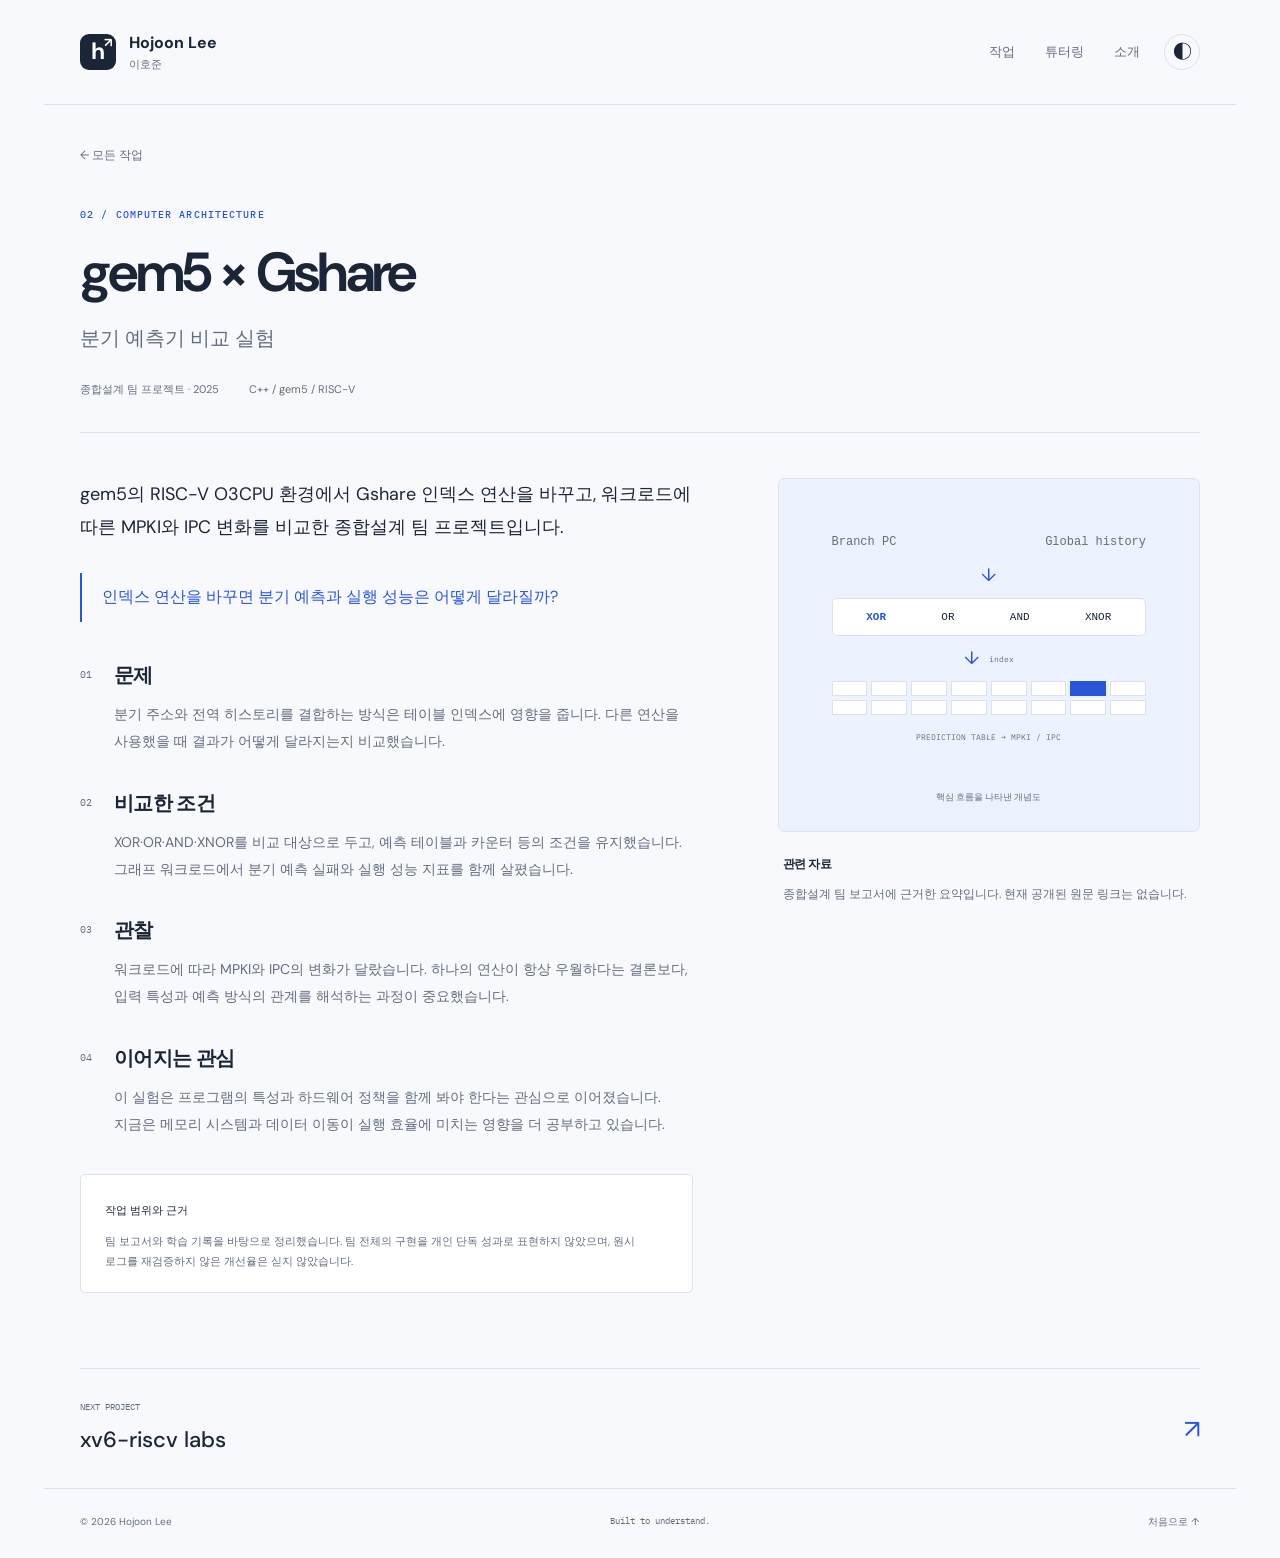
==== docs/work/gshare.html @ 6fa4c287 "Refine portfolio around systems work with four case studies and focused editorial design" ====
<!doctype html><html lang="ko"><head><meta charset="utf-8"><meta name="viewport" content="width=device-width,initial-scale=1"><meta name="theme-color" content="#f8f9fc"><meta name="description" content="gem5의 RISC-V O3CPU 환경에서 Gshare 인덱스 연산을 바꾸고, 워크로드에 따른 MPKI와 IPC 변화를 비교한 종합설계 팀 프로젝트입니다."><meta property="og:title" content="gem5 × Gshare — Hojoon Lee"><meta property="og:description" content="gem5의 RISC-V O3CPU 환경에서 Gshare 인덱스 연산을 바꾸고, 워크로드에 따른 MPKI와 IPC 변화를 비교한 종합설계 팀 프로젝트입니다."><title>gem5 × Gshare — Hojoon Lee</title><link rel="icon" href="../assets/favicon.svg" type="image/svg+xml"><link rel="stylesheet" href="../style.css"><script src="../app.js" defer></script></head><body><a class="skip" href="#main">본문으로 바로가기</a><header class="header wrap"><a class="brand" href="../index.html" aria-label="Hojoon Lee 홈"><span class="brand-mark" aria-hidden="true">h<span>↗</span></span><span>Hojoon Lee<span class="brand-sub">이호준</span></span></a><nav aria-label="주요 메뉴"><a href="../index.html#work">작업</a><a href="../index.html#teaching">튜터링</a><a href="../index.html#about">소개</a></nav><button class="theme-toggle" type="button" aria-label="어두운 테마로 전환" hidden><span aria-hidden="true">◐</span></button></header><main id="main" class="case wrap"><a href="../index.html#project-gshare" class="back-link">← 모든 작업</a><header class="case-header"><p class="eyebrow">02 / COMPUTER ARCHITECTURE</p><h1>gem5 × Gshare</h1><p class="case-subtitle">분기 예측기 비교 실험</p><div class="case-meta"><span>종합설계 팀 프로젝트 · 2025</span><span>C++ / gem5 / RISC-V</span></div></header><div class="case-layout"><article class="case-body"><p class="case-intro">gem5의 RISC-V O3CPU 환경에서 Gshare 인덱스 연산을 바꾸고, 워크로드에 따른 MPKI와 IPC 변화를 비교한 종합설계 팀 프로젝트입니다.</p><blockquote>인덱스 연산을 바꾸면 분기 예측과 실행 성능은 어떻게 달라질까?</blockquote><section><span class="mono section-number">01</span><h2>문제</h2><p>분기 주소와 전역 히스토리를 결합하는 방식은 테이블 인덱스에 영향을 줍니다. 다른 연산을 사용했을 때 결과가 어떻게 달라지는지 비교했습니다.</p></section><section><span class="mono section-number">02</span><h2>비교한 조건</h2><p>XOR·OR·AND·XNOR를 비교 대상으로 두고, 예측 테이블과 카운터 등의 조건을 유지했습니다. 그래프 워크로드에서 분기 예측 실패와 실행 성능 지표를 함께 살폈습니다.</p></section><section><span class="mono section-number">03</span><h2>관찰</h2><p>워크로드에 따라 MPKI와 IPC의 변화가 달랐습니다. 하나의 연산이 항상 우월하다는 결론보다, 입력 특성과 예측 방식의 관계를 해석하는 과정이 중요했습니다.</p></section><section><span class="mono section-number">04</span><h2>이어지는 관심</h2><p>이 실험은 프로그램의 특성과 하드웨어 정책을 함께 봐야 한다는 관심으로 이어졌습니다. 지금은 메모리 시스템과 데이터 이동이 실행 효율에 미치는 영향을 더 공부하고 있습니다.</p></section><aside class="scope-note"><strong>작업 범위와 근거</strong><p>팀 보고서와 학습 기록을 바탕으로 정리했습니다. 팀 전체의 구현을 개인 단독 성과로 표현하지 않았으며, 원시 로그를 재검증하지 않은 개선율은 싣지 않았습니다.</p></aside></article><aside class="case-sidebar"><figure><div class="logic-diagram" role="img" aria-label="분기 주소와 히스토리를 인덱스 연산으로 결합해 예측 테이블을 조회하는 개념도"><div class="logic-input"><span>Branch PC</span><span>Global history</span></div><div class="connector">↓</div><div class="operators"><b>XOR</b><span>OR</span><span>AND</span><span>XNOR</span></div><div class="connector">↓ <span>index</span></div><div class="table-cells"><i></i><i></i><i></i><i></i><i></i><i></i><i></i><i></i><i></i><i></i><i></i><i></i><i></i><i></i><i></i><i></i></div><p class="mono">PREDICTION TABLE → MPKI / IPC</p></div><figcaption>핵심 흐름을 나타낸 개념도</figcaption></figure><div class="case-sources"><h2>관련 자료</h2><p>종합설계 팀 보고서에 근거한 요약입니다. 현재 공개된 원문 링크는 없습니다.</p></div></aside></div><a class="next-case" href="xv6.html"><span><small class="mono">NEXT PROJECT</small><strong>xv6-riscv labs</strong></span><span>↗</span></a></main><footer class="footer wrap"><span>© 2026 Hojoon Lee</span><span class="mono">Built to understand.</span><a href="../index.html#home">처음으로 ↑</a></footer></body></html>
---- docs/style.css ----
@import url('https://fonts.googleapis.com/css2?family=DM+Sans:wght@400;500;600;650;700&family=IBM+Plex+Mono:wght@400;500&display=swap');
:root{--bg:#f8f9fc;--paper:#fff;--text:#1b2538;--muted:#626d80;--line:#dce1eb;--accent:#2855d9;--tint:#edf2ff;--deep:#15336c;--grid:rgba(58,93,158,.07);color-scheme:light}
:root[data-theme=dark]{--bg:#111722;--paper:#18202d;--text:#e6ecf7;--muted:#a0aec3;--line:#334156;--accent:#94b4ff;--tint:#1b2c4c;--deep:#bfd0f4;--grid:rgba(130,164,230,.06);color-scheme:dark}
*{box-sizing:border-box}html{scroll-behavior:smooth;scroll-padding-top:32px}body{margin:0;background:var(--bg);color:var(--text);font-family:'DM Sans',-apple-system,BlinkMacSystemFont,'Apple SD Gothic Neo','Malgun Gothic',sans-serif;font-size:16px;line-height:1.7;word-break:keep-all;overflow-wrap:break-word}a{color:inherit;text-decoration:none}button{font:inherit;cursor:pointer}a,button{touch-action:manipulation}button:focus-visible,a:focus-visible,summary:focus-visible{outline:3px solid var(--accent);outline-offset:6px}::selection{background:#c5d5ff;color:#17233f}h1,h2,h3,h4,p,figure{margin:0}h1,h2,h3,h4{font-weight:650;line-height:1.3;letter-spacing:-.035em}p{color:var(--muted)}[hidden]{display:none!important}.wrap{max-width:1192px;margin-inline:auto;padding-inline:36px}.mono,.eyebrow{font-family:'IBM Plex Mono',ui-monospace,monospace}.eyebrow{font-size:10px;letter-spacing:.11em;font-weight:500;line-height:1.6;color:var(--accent)}.skip{position:fixed;z-index:10;top:8px;left:8px;padding:10px 16px;background:var(--accent);color:var(--paper);transform:translateY(-160%)}.skip:focus{transform:translateY(0)}.header{display:flex;align-items:center;gap:24px;height:105px;border-bottom:1px solid var(--line)}.brand{display:flex;align-items:center;gap:13px;font-size:16px;font-weight:700;line-height:1.3}.brand-mark{display:grid;place-items:center;width:36px;height:36px;background:var(--text);color:var(--paper);font-size:23px;border-radius:9px;position:relative}.brand-mark span{position:absolute;right:4px;top:1px;font-size:13px}.brand-sub{display:block;font-size:11px;font-weight:400;color:var(--muted);margin-top:3px}.header nav{margin-left:auto;display:flex;gap:30px;font-size:13px;color:var(--muted)}.header nav a:hover{color:var(--accent)}.theme-toggle{height:36px;width:36px;border:1px solid var(--line);border-radius:50%;background:transparent;color:var(--text);font-size:19px}.hero{display:grid;grid-template-columns:1.1fr 1fr;gap:78px;padding-top:88px;padding-bottom:78px;align-items:center}.status-dot{display:inline-block;width:6px;height:6px;border-radius:50%;background:var(--accent);margin-right:9px;vertical-align:2px}.hero h1{font-size:64px;line-height:1.12;letter-spacing:-.06em;margin:23px 0 27px}.hero h1>span{font-size:22px;margin-left:17px;letter-spacing:-.02em;font-weight:500;color:var(--muted);white-space:nowrap}.hero-statement{font-size:29px;line-height:1.5;letter-spacing:-.04em;color:var(--text);font-weight:500}.hero-statement em{font-style:normal;color:var(--accent);position:relative}.hero-copy{font-size:14px;line-height:1.9;margin-top:23px}.hero-links{display:flex;align-items:center;gap:25px;margin-top:32px}.button{display:inline-flex;justify-content:space-between;align-items:center;gap:28px;background:var(--text);color:var(--paper);border:1px solid var(--text);border-radius:5px;padding:12px 19px;font-size:13px;font-weight:500;transition:background .18s,transform .18s}.button:hover{transform:translateY(-2px);background:var(--accent);border-color:var(--accent)}.quiet-link{font-size:13px;color:var(--muted)}.quiet-link:hover{color:var(--accent)}.interest-map{padding:30px;background-color:var(--paper);background-image:linear-gradient(var(--grid) 1px,transparent 1px),linear-gradient(90deg,var(--grid) 1px,transparent 1px);background-size:20px 20px;border:1px solid var(--line);border-radius:9px;box-shadow:0 20px 50px -35px #19335c66;transform:rotate(-1.5deg)}.map-label{font-size:9px;letter-spacing:.07em;color:var(--muted);display:flex;justify-content:space-between;margin-bottom:25px}.map-layer{display:flex;align-items:center;gap:16px;padding:17px 20px;background:var(--paper);border:1px solid var(--line);border-radius:5px;transition:transform .2s,border-color .2s}.map-layer:hover{transform:translateX(5px);border-color:var(--accent)}.layer-number{font-size:10px;color:var(--muted);font-family:ui-monospace,monospace}.map-layer strong{display:block;font-size:18px;font-weight:500;letter-spacing:-.03em}.map-layer small{display:block;font-size:11px;color:var(--muted);margin-top:2px}.layer-symbol{margin-left:auto;color:var(--accent);font:24px ui-monospace,monospace}.map-layer.active{border-color:var(--accent);box-shadow:0 0 0 3px var(--tint)}.map-line{height:31px;margin-left:37px;border-left:1px dashed var(--accent);font:8px 'IBM Plex Mono',monospace;display:flex;align-items:center;padding-left:10px;color:var(--muted)}.map-caption{font-size:10px;margin-top:21px;text-align:right}.focus-strip{display:flex;align-items:center;gap:40px;padding-top:20px;padding-bottom:20px;border-block:1px solid var(--line)}.focus-strip>.mono{font-size:9px;letter-spacing:.08em;color:var(--muted)}.focus-strip p{font-size:12px;color:var(--text)}.focus-strip p span{color:var(--line);margin-inline:17px}.section{padding-block:85px}.section-head{display:flex;justify-content:space-between;align-items:end;gap:20px;margin-bottom:32px}.section-head h2{font-size:28px;margin-top:10px;letter-spacing:-.045em}.section-head>p{font-size:12px}.featured{display:grid;grid-template-columns:1fr 1fr;background:var(--paper);border:1px solid var(--line);border-radius:8px;overflow:hidden}.featured-copy{padding:40px 42px}.project-kicker{font-size:9px;letter-spacing:.08em;color:var(--muted)}.featured h3{font-size:34px;margin-top:13px;letter-spacing:-.045em}.project-title{font-size:23px;line-height:1.5;color:var(--text);font-weight:500;letter-spacing:-.04em;margin-top:10px}.description{font-size:13px;line-height:1.85;margin-top:16px;max-width:355px}.tags{display:flex;gap:6px;margin-top:19px}.tags span{font-size:10px;padding:2px 8px;border-radius:3px;background:var(--tint);color:var(--accent)}.text-link{display:inline-flex;align-items:center;gap:24px;font-size:12px;font-weight:600;padding-bottom:4px;border-bottom:1px solid var(--line);color:var(--text)}.text-link:hover{color:var(--accent);border-color:var(--accent)}.featured .text-link{margin-top:27px}.featured-visual{display:flex;flex-direction:column;justify-content:center;padding:40px 44px;background-color:var(--tint);background-image:radial-gradient(var(--line) .8px,transparent .8px);background-size:10px 10px}.figure-caption{font-size:8px;color:var(--muted);margin-top:21px}.snapshot-diagram{border:1px solid var(--line);border-radius:7px;background:var(--paper);padding:21px;box-shadow:0 10px 30px -20px #1b335b55;font-size:11px}.diagram-top{display:flex;justify-content:space-between;font-size:7px;letter-spacing:.04em;color:var(--muted);gap:12px}.diagram-top span:last-child{color:var(--accent)}.processes{display:flex;justify-content:space-between;gap:12px;margin-top:22px}.processes span{font-family:ui-monospace,monospace;padding:7px 16px;border:1px solid var(--line);border-radius:3px;flex:1;text-align:center;font-size:10px}.connector{text-align:center;color:var(--accent);font-size:18px;line-height:1.5;padding-block:9px}.connector span{font:8px 'IBM Plex Mono',monospace;vertical-align:2px;color:var(--muted);margin-left:5px}.snapshot-box{position:relative;border:1px solid var(--accent);border-radius:4px;background:var(--tint);padding:16px}.snapshot-box>.mono{color:var(--accent);font-size:8px}.data-lines{display:flex;flex-direction:column;gap:7px;margin:14px 0}.data-lines i{height:5px;background:linear-gradient(to right,var(--accent) 8%,transparent 8%,transparent 12%,var(--accent) 12%,var(--accent) 30%,transparent 30%,transparent 34%,var(--accent) 34%,var(--accent) 54%,transparent 54%,transparent 58%,var(--accent) 58%);opacity:.3;width:91%}.data-lines i:nth-child(2){width:75%}.data-lines i:nth-child(3){width:83%}.data-lines i:nth-child(4){width:67%}.snapshot-box b{font-size:12px;font-weight:500;color:var(--deep)}.snapshot-bottom{margin-top:17px;display:flex;flex-wrap:wrap;justify-content:space-between;gap:6px;font-size:8px;color:var(--muted)}.project-list{margin-top:24px}.project-row{display:grid;grid-template-columns:190px 1fr 42px;align-items:center;gap:30px;border-bottom:1px solid var(--line);padding:25px 0}.project-preview{border-radius:5px;overflow:hidden;display:flex;justify-content:center;align-items:center;height:139px;background:var(--tint);border:1px solid var(--line)}.row-copy h3{font-size:22px;margin-top:7px}.row-copy h3 a:hover{color:var(--accent)}.row-copy>p:not(.project-kicker){font-size:13px;margin-top:8px}.project-meta{display:block;color:var(--muted);font-size:10px;margin-top:13px}.project-meta>span{margin:0 10px}.arrow-link{height:38px;width:38px;display:grid;place-items:center;border:1px solid var(--line);border-radius:50%;color:var(--muted);font-size:19px;transition:background .2s}.arrow-link:hover{background:var(--accent);color:var(--paper);border-color:var(--accent)}.logic-diagram{width:100%;padding:28px;font-size:12px}.logic-input{display:flex;justify-content:space-between;gap:15px;color:var(--muted);font-family:ui-monospace,monospace}.operators{display:flex;justify-content:space-around;gap:6px;border:1px solid var(--line);background:var(--paper);padding:12px 9px;border-radius:5px;font:11px ui-monospace,monospace}.operators b{color:var(--accent)}.table-cells{display:grid;grid-template-columns:repeat(8,1fr);gap:4px}.table-cells i{height:15px;border:1px solid var(--line);background:var(--paper)}.table-cells i:nth-child(7){background:var(--accent);border-color:var(--accent)}.logic-diagram>p{font-size:8px;margin-top:16px;text-align:center}.project-preview .logic-diagram{padding:15px 22px;font-size:6px}.project-preview .connector{font-size:10px;padding:4px}.project-preview .connector span{font-size:5px}.project-preview .operators{font-size:7px;padding:7px}.project-preview .table-cells{gap:2px}.project-preview .table-cells i{height:7px}.project-preview .logic-diagram>p{font-size:5px;margin-top:7px}.os-diagram{width:100%;padding:30px}.os-user{text-align:center;border:1px solid var(--line);padding:13px;background:var(--paper);font-size:10px}.os-kernel{border:1px solid var(--accent);background:var(--paper);padding:15px;border-radius:4px}.os-kernel>.mono{color:var(--accent);font-size:9px}.os-kernel>div{display:flex;gap:8px;margin-top:12px}.os-kernel b{font-size:10px;font-weight:400;text-align:center;background:var(--tint);padding:9px 5px;flex:1}.os-base{font-size:8px;text-align:center;border-top:1px solid var(--line);margin-top:18px;padding-top:10px}.project-preview .os-diagram{padding:16px 20px}.project-preview .os-user{font-size:6px;padding:5px}.project-preview .os-kernel{padding:6px}.project-preview .os-kernel>.mono{font-size:5px}.project-preview .os-kernel>div{margin-top:3px;gap:3px}.project-preview .os-kernel b{font-size:6px;padding:4px}.project-preview .os-base{font-size:5px;margin-top:6px;padding-top:5px}.board-diagram{width:100%;padding:30px;background-image:linear-gradient(var(--grid) 1px,transparent 1px),linear-gradient(90deg,var(--grid) 1px,transparent 1px);background-size:12px 12px}.board-chip{font-size:10px;color:var(--accent);border:1px solid var(--accent);padding:5px 9px}.board-flow{display:flex;align-items:center;justify-content:space-between;margin-top:24px;gap:4px}.board-flow span,.board-flow b{border:1px solid var(--line);background:var(--paper);font-size:9px;font-weight:400;padding:8px;position:relative}.board-flow b{color:var(--accent);border-color:var(--accent)}.board-wire{height:25px;margin-left:12px;margin-right:22px;border-right:1px solid var(--accent)}.board-flow.bottom{margin-top:0}.board-diagram>p{font-size:8px;margin-top:25px;text-align:center}.project-preview .board-diagram{padding:14px 19px}.project-preview .board-chip{font-size:6px;padding:3px 5px}.project-preview .board-flow{margin-top:11px}.project-preview .board-flow span,.project-preview .board-flow b{font-size:5px;padding:5px}.project-preview .board-wire{height:11px}.project-preview .board-flow.bottom{margin-top:0}.project-preview .board-diagram>p{font-size:5px;margin-top:10px}.teaching{background:var(--paper);border-block:1px solid var(--line)}.teaching-layout{display:grid;grid-template-columns:1fr 1.35fr;gap:100px}.teaching-heading h2{font-size:34px;line-height:1.4;margin-top:15px}.teaching-heading>p:not(.eyebrow){font-size:14px;line-height:1.9;margin-top:24px}.teaching-heading .text-link{margin-top:26px}.teaching-entries article{display:flex;gap:23px;padding:26px 0;border-bottom:1px solid var(--line)}.teaching-entries article:first-child{padding-top:0}.teaching-entries article:last-child{border-bottom:0;padding-bottom:0}.entry-index{font-size:10px;color:var(--accent);margin-top:4px}.entry-role{font-size:10px;margin-bottom:9px}.teaching-entries h3{font-size:19px;margin-bottom:10px}.teaching-entries p:last-child{font-size:13px;line-height:1.9}.about-layout{display:grid;grid-template-columns:1.25fr 1fr;gap:105px}.about-copy .lead{font-size:23px;line-height:1.6;letter-spacing:-.04em;color:var(--text);margin-bottom:22px}.about-copy>p:not(.lead){font-size:14px;line-height:1.9;margin-top:17px}.education{border-top:1px solid var(--line);display:flex;gap:25px;padding-top:22px;margin-top:34px;align-items:start}.education>.mono{font-size:8px;color:var(--muted);padding-top:4px;white-space:nowrap}.education strong{display:block;font-size:12px;font-weight:500}.education div>span{font-size:11px;color:var(--muted)}.small-heading{font-size:12px;margin-bottom:20px}.learning-notes article{border-top:1px solid var(--line);padding-top:20px;margin-top:23px}.learning-notes .mono{font-size:8px;color:var(--accent);letter-spacing:.07em}.learning-notes h4{font-size:17px;margin-top:7px}.learning-notes p{font-size:12px;line-height:1.9;margin-top:12px}.small-link{display:inline-block;font-size:11px;color:var(--accent);margin-top:12px}.side-project{display:flex;align-items:center;gap:24px;padding:26px 28px;border:1px solid var(--line);border-radius:6px;margin-top:57px}.side-icon{font-size:43px;line-height:1;color:var(--accent)}.side-project .eyebrow{font-size:8px}.side-project h3{font-size:16px;margin-top:6px}.side-project p:last-child{font-size:11px;margin-top:6px}.side-project .text-link{margin-left:auto;white-space:nowrap;font-size:11px}.contact{padding-top:42px;padding-bottom:45px;border-top:1px solid var(--line);display:flex;align-items:center;justify-content:space-between;gap:25px}.contact h2{font-size:27px;margin:10px 0}.contact p:last-child{font-size:12px}.footer{border-top:1px solid var(--line);font-size:10px;color:var(--muted);padding-top:24px;padding-bottom:28px;display:flex;justify-content:space-between;gap:15px}.footer .mono{font-size:9px}.case{padding-top:35px}.back-link{font-size:12px;color:var(--muted)}.back-link:hover{color:var(--accent)}.case-header{padding-block:40px 34px;border-bottom:1px solid var(--line)}.case-header h1{font-size:55px;margin-top:14px;letter-spacing:-.05em}.case-subtitle{font-size:20px;margin-top:12px}.case-meta{display:flex;gap:30px;font-size:11px;color:var(--muted);margin-top:25px}.case-layout{display:grid;grid-template-columns:1.45fr 1fr;gap:85px;margin-top:45px;align-items:start}.case-intro{font-size:18px;color:var(--text);line-height:1.8}.case-body blockquote{margin:30px 0 40px;padding:10px 0 10px 20px;border-left:2px solid var(--accent);font-size:16px;line-height:1.8;color:var(--accent)}.case-body section{position:relative;padding-left:34px;margin-top:34px}.section-number{position:absolute;left:0;top:4px;color:var(--muted);font-size:10px}.case-body section h2{font-size:20px;margin-bottom:13px}.case-body section p{font-size:14px;line-height:1.95}.scope-note{margin-top:36px;padding:20px 24px;border:1px solid var(--line);border-radius:5px;background:var(--paper)}.scope-note strong{font-size:11px;font-weight:500}.scope-note p{font-size:11px;line-height:1.9;margin-top:8px}.case-sidebar{position:sticky;top:35px}.case-sidebar figure{padding:25px;background:var(--tint);border:1px solid var(--line);border-radius:7px}.case-sidebar figcaption{font-size:9px;color:var(--muted);text-align:center;margin-top:18px}.case-sources{margin-top:25px;padding:0 5px}.case-sources h2{font-size:12px;margin-bottom:12px}.source-link{display:block;border-top:1px solid var(--line);padding:13px 0;font-size:12px;color:var(--accent)}.case-sources p{font-size:12px;line-height:1.8}.next-case{display:flex;justify-content:space-between;align-items:center;margin-top:75px;padding-block:30px;border-top:1px solid var(--line)}.next-case small{font-size:9px;color:var(--muted);display:block}.next-case strong{display:block;font-size:22px;font-weight:500;margin-top:6px}.next-case>span:last-child{font-size:26px;color:var(--accent)}.next-case:hover strong{color:var(--accent)}.video-grid{display:grid;grid-template-columns:repeat(2,1fr);gap:25px;margin-top:25px}.video-grid iframe{display:block;width:100%;aspect-ratio:16/9;border:0}.video-grid h4{font-size:14px;margin-top:12px}#video-section{padding-top:55px}
@media(min-width:1500px){.wrap{max-width:1260px}.hero{gap:100px;padding-block:100px}.hero h1{font-size:72px}.hero-copy{font-size:15px}.map-layer{padding-block:20px}.section{padding-block:95px}}
@media(max-width:1000px){.wrap{padding-inline:30px}.hero{gap:35px}.hero h1{font-size:50px}.hero h1>span{font-size:18px;margin-left:10px}.hero-statement{font-size:26px}.interest-map{padding:22px}.map-layer{padding:13px;gap:11px}.map-layer strong{font-size:16px}.map-label{font-size:8px}.featured-copy{padding:30px}.featured-visual{padding:30px 25px}.processes span{padding-inline:8px}.about-layout,.teaching-layout{gap:55px}.case-layout{gap:35px}.case-sidebar figure{padding:15px}.case-meta{flex-wrap:wrap;gap:8px 25px}}
@media(max-width:760px){.wrap{padding-inline:24px}.header{height:85px;gap:17px}.header nav{gap:21px;font-size:12px}.brand-sub{display:none}.brand{font-size:14px}.brand-mark{width:31px;height:31px}.theme-toggle{width:31px;height:31px}.hero{grid-template-columns:1fr;padding-top:51px;padding-bottom:45px;gap:42px}.hero h1{font-size:60px;margin-top:20px}.hero h1>span{font-size:21px;margin-left:16px}.hero-statement{font-size:29px}.hero-copy{font-size:14px}.interest-map{max-width:470px;width:100%;justify-self:center;transform:none;padding:24px}.map-layer{padding:14px 18px}.map-layer strong{font-size:18px}.focus-strip{display:block;padding-block:19px}.focus-strip p{margin-top:8px;font-size:11px}.focus-strip p span{margin:0 9px}.section{padding-block:55px}.section-head{display:block;margin-bottom:26px}.section-head h2{font-size:25px}.section-head>p{margin-top:10px}.featured{grid-template-columns:1fr}.featured-copy{padding:30px}.featured-visual{padding:28px 45px}.featured h3{font-size:32px}.project-title{font-size:23px}.description{max-width:none}.figure-caption{margin-top:16px}.project-row{grid-template-columns:120px 1fr 25px;gap:18px;padding-block:23px}.project-preview{height:100px}.row-copy h3{font-size:18px}.project-kicker{font-size:8px}.row-copy>p:not(.project-kicker){font-size:12px}.project-meta{font-size:9px}.project-meta>span{margin-inline:6px}.arrow-link{width:27px;height:27px;font-size:16px}.project-preview .logic-diagram{padding:9px}.project-preview .os-diagram{padding:10px}.project-preview .board-diagram{padding:9px}.project-preview .board-flow{margin-top:8px}.project-preview .board-flow span,.project-preview .board-flow b{padding:3px}.project-preview .board-wire{height:8px}.project-preview .board-diagram>p{margin-top:7px}.teaching-layout,.about-layout{grid-template-columns:1fr;gap:35px}.teaching-heading h2{font-size:30px}.teaching-heading>p:not(.eyebrow){margin-top:17px}.teaching-heading>p:not(.eyebrow) br{display:none}.teaching-entries article:first-child{padding-top:27px;border-top:1px solid var(--line)}.about-copy .lead{font-size:23px}.learning-notes{border-top:1px solid var(--line);padding-top:27px}.learning-notes article:first-of-type{border-top:0;margin-top:0;padding-top:0}.small-heading{font-size:13px;margin-bottom:22px}.side-project{padding:22px;gap:16px;flex-wrap:wrap;margin-top:36px}.side-project>div{flex:1}.side-project .text-link{margin-left:56px}.side-project h3{line-height:1.6}.side-project p:last-child{line-height:1.8}.contact{align-items:start;flex-direction:column;padding-block:35px}.contact h2{font-size:25px}.footer{font-size:9px;padding-block:22px}.footer .mono{display:none}.case{padding-top:25px}.case-header{padding-block:30px 25px}.case-header h1{font-size:41px}.case-subtitle{font-size:18px}.case-meta{display:block;font-size:10px}.case-meta span{display:block;margin-top:7px}.case-layout{grid-template-columns:1fr;gap:32px;margin-top:30px}.case-sidebar{position:static;grid-row:1}.case-sidebar figure{max-width:430px;margin:auto;padding:20px}.case-sources{margin-top:18px}.case-sources h2{font-size:11px}.source-link{font-size:11px;padding-block:10px}.case-intro{font-size:17px}.case-body blockquote{font-size:15px}.case-body section{padding-left:28px}.next-case{margin-top:45px}.video-grid{grid-template-columns:1fr}}
@media(max-width:440px){.wrap{padding-inline:20px}.header{gap:13px}.header nav{gap:14px}.brand{gap:8px;font-size:13px}.theme-toggle{width:28px;height:28px;font-size:17px}.hero h1{font-size:48px}.hero h1>span{font-size:18px;margin-left:11px}.eyebrow{font-size:8px}.hero-statement{font-size:26px}.hero-copy{font-size:13px}.hero-links{gap:22px}.map-label{font-size:7px}.interest-map{padding:20px}.map-layer strong{font-size:17px}.focus-strip p{font-size:10px}.focus-strip p span{margin:0 6px}.section-head h2{font-size:22px}.featured-copy{padding:26px}.featured-visual{padding:25px}.snapshot-diagram{padding:18px}.project-row{grid-template-columns:1fr 26px;gap:12px}.project-preview{display:none}.row-copy h3{font-size:21px}.row-copy>p:not(.project-kicker){font-size:13px}.project-meta{font-size:9px}.about-copy .lead{font-size:21px}.education{gap:15px}.education>.mono{font-size:7px}.education strong{font-size:11px}.case-header h1{font-size:36px}.case-sidebar figure{padding:15px}}
@media(prefers-reduced-motion:reduce){html{scroll-behavior:auto}*,*::before,*::after{transition:none!important;animation:none!important}}
@media print{.header nav,.theme-toggle,.hero-links,.back-link,.next-case,.footer,.interest-map,.featured-visual,.project-preview{display:none}.wrap{max-width:none;padding-inline:0}.hero,.case-layout,.about-layout{display:block}.hero,.section{padding-block:25px}.case-sidebar{position:static}body{background:white;color:black}.featured{display:block}.featured-copy{padding:20px}.project-row{grid-template-columns:1fr 25px}.teaching-layout{gap:25px}.case-body section{break-inside:avoid}}

@media(max-width:360px){.hero h1{font-size:42px}.hero h1>span{font-size:16px;margin-left:8px}}
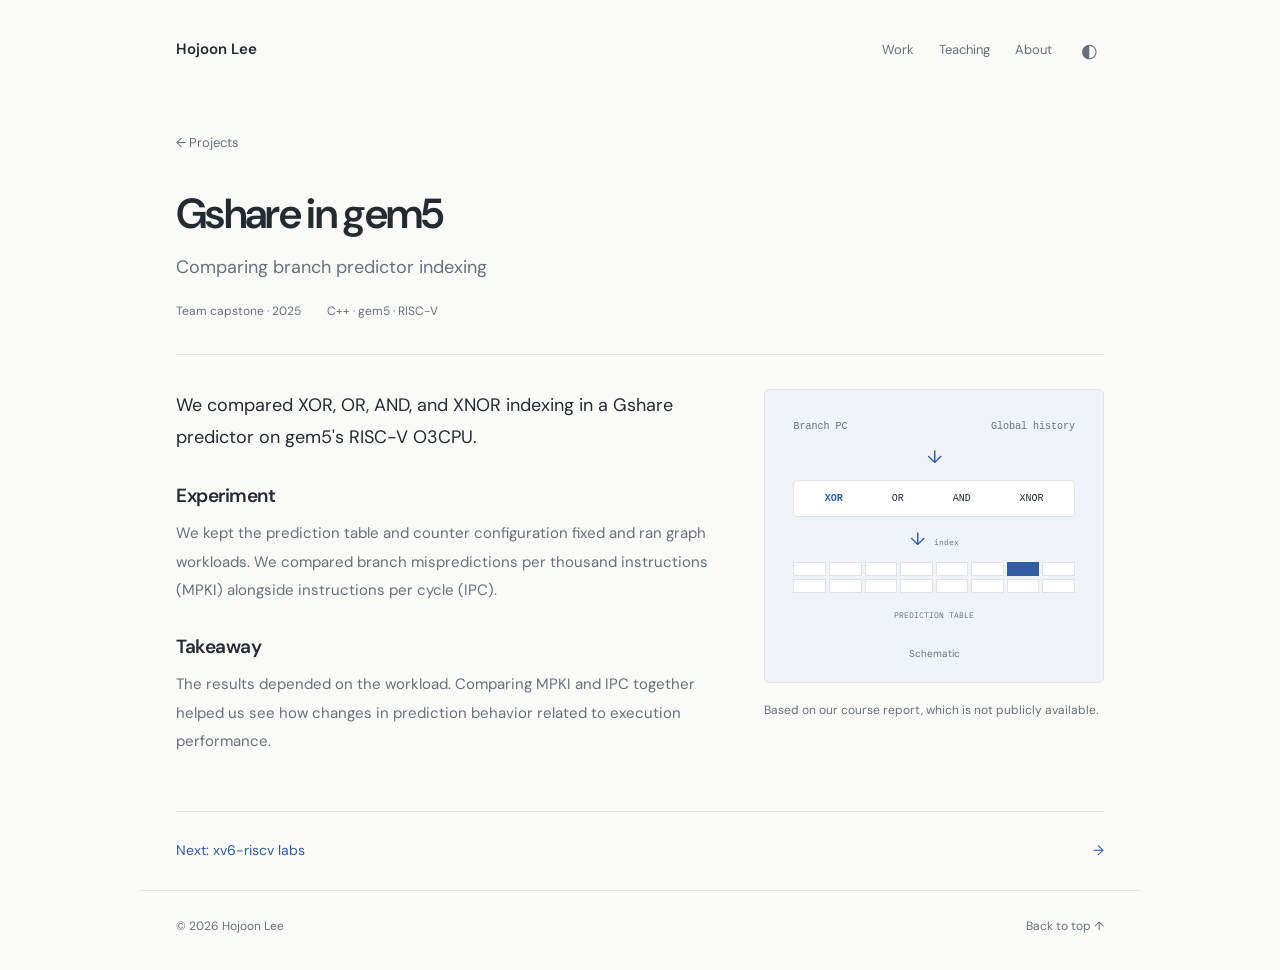
==== commit 5f23598c: "Rewrite portfolio in concise English and simplify the page layout" ====
--- a/docs/work/gshare.html
+++ b/docs/work/gshare.html
@@ -1 +1,18 @@
-<!doctype html><html lang="ko"><head><meta charset="utf-8"><meta name="viewport" content="width=device-width,initial-scale=1"><meta name="theme-color" content="#f8f9fc"><meta name="description" content="gem5의 RISC-V O3CPU 환경에서 Gshare 인덱스 연산을 바꾸고, 워크로드에 따른 MPKI와 IPC 변화를 비교한 종합설계 팀 프로젝트입니다."><meta property="og:title" content="gem5 × Gshare — Hojoon Lee"><meta property="og:description" content="gem5의 RISC-V O3CPU 환경에서 Gshare 인덱스 연산을 바꾸고, 워크로드에 따른 MPKI와 IPC 변화를 비교한 종합설계 팀 프로젝트입니다."><title>gem5 × Gshare — Hojoon Lee</title><link rel="icon" href="../assets/favicon.svg" type="image/svg+xml"><link rel="stylesheet" href="../style.css"><script src="../app.js" defer></script></head><body><a class="skip" href="#main">본문으로 바로가기</a><header class="header wrap"><a class="brand" href="../index.html" aria-label="Hojoon Lee 홈"><span class="brand-mark" aria-hidden="true">h<span>↗</span></span><span>Hojoon Lee<span class="brand-sub">이호준</span></span></a><nav aria-label="주요 메뉴"><a href="../index.html#work">작업</a><a href="../index.html#teaching">튜터링</a><a href="../index.html#about">소개</a></nav><button class="theme-toggle" type="button" aria-label="어두운 테마로 전환" hidden><span aria-hidden="true">◐</span></button></header><main id="main" class="case wrap"><a href="../index.html#project-gshare" class="back-link">← 모든 작업</a><header class="case-header"><p class="eyebrow">02 / COMPUTER ARCHITECTURE</p><h1>gem5 × Gshare</h1><p class="case-subtitle">분기 예측기 비교 실험</p><div class="case-meta"><span>종합설계 팀 프로젝트 · 2025</span><span>C++ / gem5 / RISC-V</span></div></header><div class="case-layout"><article class="case-body"><p class="case-intro">gem5의 RISC-V O3CPU 환경에서 Gshare 인덱스 연산을 바꾸고, 워크로드에 따른 MPKI와 IPC 변화를 비교한 종합설계 팀 프로젝트입니다.</p><blockquote>인덱스 연산을 바꾸면 분기 예측과 실행 성능은 어떻게 달라질까?</blockquote><section><span class="mono section-number">01</span><h2>문제</h2><p>분기 주소와 전역 히스토리를 결합하는 방식은 테이블 인덱스에 영향을 줍니다. 다른 연산을 사용했을 때 결과가 어떻게 달라지는지 비교했습니다.</p></section><section><span class="mono section-number">02</span><h2>비교한 조건</h2><p>XOR·OR·AND·XNOR를 비교 대상으로 두고, 예측 테이블과 카운터 등의 조건을 유지했습니다. 그래프 워크로드에서 분기 예측 실패와 실행 성능 지표를 함께 살폈습니다.</p></section><section><span class="mono section-number">03</span><h2>관찰</h2><p>워크로드에 따라 MPKI와 IPC의 변화가 달랐습니다. 하나의 연산이 항상 우월하다는 결론보다, 입력 특성과 예측 방식의 관계를 해석하는 과정이 중요했습니다.</p></section><section><span class="mono section-number">04</span><h2>이어지는 관심</h2><p>이 실험은 프로그램의 특성과 하드웨어 정책을 함께 봐야 한다는 관심으로 이어졌습니다. 지금은 메모리 시스템과 데이터 이동이 실행 효율에 미치는 영향을 더 공부하고 있습니다.</p></section><aside class="scope-note"><strong>작업 범위와 근거</strong><p>팀 보고서와 학습 기록을 바탕으로 정리했습니다. 팀 전체의 구현을 개인 단독 성과로 표현하지 않았으며, 원시 로그를 재검증하지 않은 개선율은 싣지 않았습니다.</p></aside></article><aside class="case-sidebar"><figure><div class="logic-diagram" role="img" aria-label="분기 주소와 히스토리를 인덱스 연산으로 결합해 예측 테이블을 조회하는 개념도"><div class="logic-input"><span>Branch PC</span><span>Global history</span></div><div class="connector">↓</div><div class="operators"><b>XOR</b><span>OR</span><span>AND</span><span>XNOR</span></div><div class="connector">↓ <span>index</span></div><div class="table-cells"><i></i><i></i><i></i><i></i><i></i><i></i><i></i><i></i><i></i><i></i><i></i><i></i><i></i><i></i><i></i><i></i></div><p class="mono">PREDICTION TABLE → MPKI / IPC</p></div><figcaption>핵심 흐름을 나타낸 개념도</figcaption></figure><div class="case-sources"><h2>관련 자료</h2><p>종합설계 팀 보고서에 근거한 요약입니다. 현재 공개된 원문 링크는 없습니다.</p></div></aside></div><a class="next-case" href="xv6.html"><span><small class="mono">NEXT PROJECT</small><strong>xv6-riscv labs</strong></span><span>↗</span></a></main><footer class="footer wrap"><span>© 2026 Hojoon Lee</span><span class="mono">Built to understand.</span><a href="../index.html#home">처음으로 ↑</a></footer></body></html>+<!doctype html>
+<html lang="en">
+<head>
+<meta charset="utf-8"><meta name="viewport" content="width=device-width,initial-scale=1">
+<meta name="theme-color" content="#fafaf8"><meta name="description" content="We compared XOR, OR, AND, and XNOR indexing in a Gshare predictor on gem5&#x27;s RISC-V O3CPU.">
+<meta property="og:title" content="Gshare in gem5 — Hojoon Lee"><meta property="og:description" content="We compared XOR, OR, AND, and XNOR indexing in a Gshare predictor on gem5&#x27;s RISC-V O3CPU.">
+<title>Gshare in gem5 — Hojoon Lee</title><link rel="icon" href="../assets/favicon.svg" type="image/svg+xml">
+<link rel="stylesheet" href="../style.css"><script src="../app.js" defer></script>
+</head>
+<body><a class="skip" href="#main">Skip to content</a><header class="header wrap">
+<a class="brand" href="../index.html" aria-label="Hojoon Lee, home">Hojoon Lee</a>
+<nav aria-label="Main navigation"><a href="../index.html#work">Work</a><a href="../index.html#teaching">Teaching</a><a href="../index.html#about">About</a></nav>
+<button class="theme-toggle" type="button" aria-label="Switch to dark mode" hidden><span aria-hidden="true">◐</span></button>
+</header><main id="main" class="case wrap"><a href="../index.html#project-gshare" class="back-link">← Projects</a>
+<header class="case-header"><h1>Gshare in gem5</h1><p class="case-subtitle">Comparing branch predictor indexing</p><div class="case-meta"><span>Team capstone · 2025</span><span>C++ · gem5 · RISC-V</span></div></header>
+<div class="case-layout"><article class="case-body"><p class="case-intro">We compared XOR, OR, AND, and XNOR indexing in a Gshare predictor on gem5's RISC-V O3CPU.</p><section><h2>Experiment</h2><p>We kept the prediction table and counter configuration fixed and ran graph workloads. We compared branch mispredictions per thousand instructions (MPKI) alongside instructions per cycle (IPC).</p></section>
+<section><h2>Takeaway</h2><p>The results depended on the workload. Comparing MPKI and IPC together helped us see how changes in prediction behavior related to execution performance.</p></section>
+</article><aside class="case-sidebar"><figure><div class="logic-diagram" role="img" aria-label="The branch address and global history form an index into the prediction table."><div class="logic-input"><span>Branch PC</span><span>Global history</span></div><div class="connector">↓</div><div class="operators"><b>XOR</b><span>OR</span><span>AND</span><span>XNOR</span></div><div class="connector">↓ <span>index</span></div><div class="table-cells"><i></i><i></i><i></i><i></i><i></i><i></i><i></i><i></i><i></i><i></i><i></i><i></i><i></i><i></i><i></i><i></i></div><p class="mono">PREDICTION TABLE</p></div><figcaption>Schematic</figcaption></figure><p class="source-note">Based on our course report, which is not publicly available.</p></aside></div><a class="next-case" href="xv6.html"><span>Next: xv6-riscv labs</span><span aria-hidden="true">→</span></a></main><footer class="footer wrap"><span>© 2026 Hojoon Lee</span><a href="../index.html#home">Back to top ↑</a></footer></body></html>
--- a/docs/style.css
+++ b/docs/style.css
@@ -1,12 +1,17 @@
 @import url('https://fonts.googleapis.com/css2?family=DM+Sans:wght@400;500;600;650;700&family=IBM+Plex+Mono:wght@400;500&display=swap');
-:root{--bg:#f8f9fc;--paper:#fff;--text:#1b2538;--muted:#626d80;--line:#dce1eb;--accent:#2855d9;--tint:#edf2ff;--deep:#15336c;--grid:rgba(58,93,158,.07);color-scheme:light}
-:root[data-theme=dark]{--bg:#111722;--paper:#18202d;--text:#e6ecf7;--muted:#a0aec3;--line:#334156;--accent:#94b4ff;--tint:#1b2c4c;--deep:#bfd0f4;--grid:rgba(130,164,230,.06);color-scheme:dark}
-*{box-sizing:border-box}html{scroll-behavior:smooth;scroll-padding-top:32px}body{margin:0;background:var(--bg);color:var(--text);font-family:'DM Sans',-apple-system,BlinkMacSystemFont,'Apple SD Gothic Neo','Malgun Gothic',sans-serif;font-size:16px;line-height:1.7;word-break:keep-all;overflow-wrap:break-word}a{color:inherit;text-decoration:none}button{font:inherit;cursor:pointer}a,button{touch-action:manipulation}button:focus-visible,a:focus-visible,summary:focus-visible{outline:3px solid var(--accent);outline-offset:6px}::selection{background:#c5d5ff;color:#17233f}h1,h2,h3,h4,p,figure{margin:0}h1,h2,h3,h4{font-weight:650;line-height:1.3;letter-spacing:-.035em}p{color:var(--muted)}[hidden]{display:none!important}.wrap{max-width:1192px;margin-inline:auto;padding-inline:36px}.mono,.eyebrow{font-family:'IBM Plex Mono',ui-monospace,monospace}.eyebrow{font-size:10px;letter-spacing:.11em;font-weight:500;line-height:1.6;color:var(--accent)}.skip{position:fixed;z-index:10;top:8px;left:8px;padding:10px 16px;background:var(--accent);color:var(--paper);transform:translateY(-160%)}.skip:focus{transform:translateY(0)}.header{display:flex;align-items:center;gap:24px;height:105px;border-bottom:1px solid var(--line)}.brand{display:flex;align-items:center;gap:13px;font-size:16px;font-weight:700;line-height:1.3}.brand-mark{display:grid;place-items:center;width:36px;height:36px;background:var(--text);color:var(--paper);font-size:23px;border-radius:9px;position:relative}.brand-mark span{position:absolute;right:4px;top:1px;font-size:13px}.brand-sub{display:block;font-size:11px;font-weight:400;color:var(--muted);margin-top:3px}.header nav{margin-left:auto;display:flex;gap:30px;font-size:13px;color:var(--muted)}.header nav a:hover{color:var(--accent)}.theme-toggle{height:36px;width:36px;border:1px solid var(--line);border-radius:50%;background:transparent;color:var(--text);font-size:19px}.hero{display:grid;grid-template-columns:1.1fr 1fr;gap:78px;padding-top:88px;padding-bottom:78px;align-items:center}.status-dot{display:inline-block;width:6px;height:6px;border-radius:50%;background:var(--accent);margin-right:9px;vertical-align:2px}.hero h1{font-size:64px;line-height:1.12;letter-spacing:-.06em;margin:23px 0 27px}.hero h1>span{font-size:22px;margin-left:17px;letter-spacing:-.02em;font-weight:500;color:var(--muted);white-space:nowrap}.hero-statement{font-size:29px;line-height:1.5;letter-spacing:-.04em;color:var(--text);font-weight:500}.hero-statement em{font-style:normal;color:var(--accent);position:relative}.hero-copy{font-size:14px;line-height:1.9;margin-top:23px}.hero-links{display:flex;align-items:center;gap:25px;margin-top:32px}.button{display:inline-flex;justify-content:space-between;align-items:center;gap:28px;background:var(--text);color:var(--paper);border:1px solid var(--text);border-radius:5px;padding:12px 19px;font-size:13px;font-weight:500;transition:background .18s,transform .18s}.button:hover{transform:translateY(-2px);background:var(--accent);border-color:var(--accent)}.quiet-link{font-size:13px;color:var(--muted)}.quiet-link:hover{color:var(--accent)}.interest-map{padding:30px;background-color:var(--paper);background-image:linear-gradient(var(--grid) 1px,transparent 1px),linear-gradient(90deg,var(--grid) 1px,transparent 1px);background-size:20px 20px;border:1px solid var(--line);border-radius:9px;box-shadow:0 20px 50px -35px #19335c66;transform:rotate(-1.5deg)}.map-label{font-size:9px;letter-spacing:.07em;color:var(--muted);display:flex;justify-content:space-between;margin-bottom:25px}.map-layer{display:flex;align-items:center;gap:16px;padding:17px 20px;background:var(--paper);border:1px solid var(--line);border-radius:5px;transition:transform .2s,border-color .2s}.map-layer:hover{transform:translateX(5px);border-color:var(--accent)}.layer-number{font-size:10px;color:var(--muted);font-family:ui-monospace,monospace}.map-layer strong{display:block;font-size:18px;font-weight:500;letter-spacing:-.03em}.map-layer small{display:block;font-size:11px;color:var(--muted);margin-top:2px}.layer-symbol{margin-left:auto;color:var(--accent);font:24px ui-monospace,monospace}.map-layer.active{border-color:var(--accent);box-shadow:0 0 0 3px var(--tint)}.map-line{height:31px;margin-left:37px;border-left:1px dashed var(--accent);font:8px 'IBM Plex Mono',monospace;display:flex;align-items:center;padding-left:10px;color:var(--muted)}.map-caption{font-size:10px;margin-top:21px;text-align:right}.focus-strip{display:flex;align-items:center;gap:40px;padding-top:20px;padding-bottom:20px;border-block:1px solid var(--line)}.focus-strip>.mono{font-size:9px;letter-spacing:.08em;color:var(--muted)}.focus-strip p{font-size:12px;color:var(--text)}.focus-strip p span{color:var(--line);margin-inline:17px}.section{padding-block:85px}.section-head{display:flex;justify-content:space-between;align-items:end;gap:20px;margin-bottom:32px}.section-head h2{font-size:28px;margin-top:10px;letter-spacing:-.045em}.section-head>p{font-size:12px}.featured{display:grid;grid-template-columns:1fr 1fr;background:var(--paper);border:1px solid var(--line);border-radius:8px;overflow:hidden}.featured-copy{padding:40px 42px}.project-kicker{font-size:9px;letter-spacing:.08em;color:var(--muted)}.featured h3{font-size:34px;margin-top:13px;letter-spacing:-.045em}.project-title{font-size:23px;line-height:1.5;color:var(--text);font-weight:500;letter-spacing:-.04em;margin-top:10px}.description{font-size:13px;line-height:1.85;margin-top:16px;max-width:355px}.tags{display:flex;gap:6px;margin-top:19px}.tags span{font-size:10px;padding:2px 8px;border-radius:3px;background:var(--tint);color:var(--accent)}.text-link{display:inline-flex;align-items:center;gap:24px;font-size:12px;font-weight:600;padding-bottom:4px;border-bottom:1px solid var(--line);color:var(--text)}.text-link:hover{color:var(--accent);border-color:var(--accent)}.featured .text-link{margin-top:27px}.featured-visual{display:flex;flex-direction:column;justify-content:center;padding:40px 44px;background-color:var(--tint);background-image:radial-gradient(var(--line) .8px,transparent .8px);background-size:10px 10px}.figure-caption{font-size:8px;color:var(--muted);margin-top:21px}.snapshot-diagram{border:1px solid var(--line);border-radius:7px;background:var(--paper);padding:21px;box-shadow:0 10px 30px -20px #1b335b55;font-size:11px}.diagram-top{display:flex;justify-content:space-between;font-size:7px;letter-spacing:.04em;color:var(--muted);gap:12px}.diagram-top span:last-child{color:var(--accent)}.processes{display:flex;justify-content:space-between;gap:12px;margin-top:22px}.processes span{font-family:ui-monospace,monospace;padding:7px 16px;border:1px solid var(--line);border-radius:3px;flex:1;text-align:center;font-size:10px}.connector{text-align:center;color:var(--accent);font-size:18px;line-height:1.5;padding-block:9px}.connector span{font:8px 'IBM Plex Mono',monospace;vertical-align:2px;color:var(--muted);margin-left:5px}.snapshot-box{position:relative;border:1px solid var(--accent);border-radius:4px;background:var(--tint);padding:16px}.snapshot-box>.mono{color:var(--accent);font-size:8px}.data-lines{display:flex;flex-direction:column;gap:7px;margin:14px 0}.data-lines i{height:5px;background:linear-gradient(to right,var(--accent) 8%,transparent 8%,transparent 12%,var(--accent) 12%,var(--accent) 30%,transparent 30%,transparent 34%,var(--accent) 34%,var(--accent) 54%,transparent 54%,transparent 58%,var(--accent) 58%);opacity:.3;width:91%}.data-lines i:nth-child(2){width:75%}.data-lines i:nth-child(3){width:83%}.data-lines i:nth-child(4){width:67%}.snapshot-box b{font-size:12px;font-weight:500;color:var(--deep)}.snapshot-bottom{margin-top:17px;display:flex;flex-wrap:wrap;justify-content:space-between;gap:6px;font-size:8px;color:var(--muted)}.project-list{margin-top:24px}.project-row{display:grid;grid-template-columns:190px 1fr 42px;align-items:center;gap:30px;border-bottom:1px solid var(--line);padding:25px 0}.project-preview{border-radius:5px;overflow:hidden;display:flex;justify-content:center;align-items:center;height:139px;background:var(--tint);border:1px solid var(--line)}.row-copy h3{font-size:22px;margin-top:7px}.row-copy h3 a:hover{color:var(--accent)}.row-copy>p:not(.project-kicker){font-size:13px;margin-top:8px}.project-meta{display:block;color:var(--muted);font-size:10px;margin-top:13px}.project-meta>span{margin:0 10px}.arrow-link{height:38px;width:38px;display:grid;place-items:center;border:1px solid var(--line);border-radius:50%;color:var(--muted);font-size:19px;transition:background .2s}.arrow-link:hover{background:var(--accent);color:var(--paper);border-color:var(--accent)}.logic-diagram{width:100%;padding:28px;font-size:12px}.logic-input{display:flex;justify-content:space-between;gap:15px;color:var(--muted);font-family:ui-monospace,monospace}.operators{display:flex;justify-content:space-around;gap:6px;border:1px solid var(--line);background:var(--paper);padding:12px 9px;border-radius:5px;font:11px ui-monospace,monospace}.operators b{color:var(--accent)}.table-cells{display:grid;grid-template-columns:repeat(8,1fr);gap:4px}.table-cells i{height:15px;border:1px solid var(--line);background:var(--paper)}.table-cells i:nth-child(7){background:var(--accent);border-color:var(--accent)}.logic-diagram>p{font-size:8px;margin-top:16px;text-align:center}.project-preview .logic-diagram{padding:15px 22px;font-size:6px}.project-preview .connector{font-size:10px;padding:4px}.project-preview .connector span{font-size:5px}.project-preview .operators{font-size:7px;padding:7px}.project-preview .table-cells{gap:2px}.project-preview .table-cells i{height:7px}.project-preview .logic-diagram>p{font-size:5px;margin-top:7px}.os-diagram{width:100%;padding:30px}.os-user{text-align:center;border:1px solid var(--line);padding:13px;background:var(--paper);font-size:10px}.os-kernel{border:1px solid var(--accent);background:var(--paper);padding:15px;border-radius:4px}.os-kernel>.mono{color:var(--accent);font-size:9px}.os-kernel>div{display:flex;gap:8px;margin-top:12px}.os-kernel b{font-size:10px;font-weight:400;text-align:center;background:var(--tint);padding:9px 5px;flex:1}.os-base{font-size:8px;text-align:center;border-top:1px solid var(--line);margin-top:18px;padding-top:10px}.project-preview .os-diagram{padding:16px 20px}.project-preview .os-user{font-size:6px;padding:5px}.project-preview .os-kernel{padding:6px}.project-preview .os-kernel>.mono{font-size:5px}.project-preview .os-kernel>div{margin-top:3px;gap:3px}.project-preview .os-kernel b{font-size:6px;padding:4px}.project-preview .os-base{font-size:5px;margin-top:6px;padding-top:5px}.board-diagram{width:100%;padding:30px;background-image:linear-gradient(var(--grid) 1px,transparent 1px),linear-gradient(90deg,var(--grid) 1px,transparent 1px);background-size:12px 12px}.board-chip{font-size:10px;color:var(--accent);border:1px solid var(--accent);padding:5px 9px}.board-flow{display:flex;align-items:center;justify-content:space-between;margin-top:24px;gap:4px}.board-flow span,.board-flow b{border:1px solid var(--line);background:var(--paper);font-size:9px;font-weight:400;padding:8px;position:relative}.board-flow b{color:var(--accent);border-color:var(--accent)}.board-wire{height:25px;margin-left:12px;margin-right:22px;border-right:1px solid var(--accent)}.board-flow.bottom{margin-top:0}.board-diagram>p{font-size:8px;margin-top:25px;text-align:center}.project-preview .board-diagram{padding:14px 19px}.project-preview .board-chip{font-size:6px;padding:3px 5px}.project-preview .board-flow{margin-top:11px}.project-preview .board-flow span,.project-preview .board-flow b{font-size:5px;padding:5px}.project-preview .board-wire{height:11px}.project-preview .board-flow.bottom{margin-top:0}.project-preview .board-diagram>p{font-size:5px;margin-top:10px}.teaching{background:var(--paper);border-block:1px solid var(--line)}.teaching-layout{display:grid;grid-template-columns:1fr 1.35fr;gap:100px}.teaching-heading h2{font-size:34px;line-height:1.4;margin-top:15px}.teaching-heading>p:not(.eyebrow){font-size:14px;line-height:1.9;margin-top:24px}.teaching-heading .text-link{margin-top:26px}.teaching-entries article{display:flex;gap:23px;padding:26px 0;border-bottom:1px solid var(--line)}.teaching-entries article:first-child{padding-top:0}.teaching-entries article:last-child{border-bottom:0;padding-bottom:0}.entry-index{font-size:10px;color:var(--accent);margin-top:4px}.entry-role{font-size:10px;margin-bottom:9px}.teaching-entries h3{font-size:19px;margin-bottom:10px}.teaching-entries p:last-child{font-size:13px;line-height:1.9}.about-layout{display:grid;grid-template-columns:1.25fr 1fr;gap:105px}.about-copy .lead{font-size:23px;line-height:1.6;letter-spacing:-.04em;color:var(--text);margin-bottom:22px}.about-copy>p:not(.lead){font-size:14px;line-height:1.9;margin-top:17px}.education{border-top:1px solid var(--line);display:flex;gap:25px;padding-top:22px;margin-top:34px;align-items:start}.education>.mono{font-size:8px;color:var(--muted);padding-top:4px;white-space:nowrap}.education strong{display:block;font-size:12px;font-weight:500}.education div>span{font-size:11px;color:var(--muted)}.small-heading{font-size:12px;margin-bottom:20px}.learning-notes article{border-top:1px solid var(--line);padding-top:20px;margin-top:23px}.learning-notes .mono{font-size:8px;color:var(--accent);letter-spacing:.07em}.learning-notes h4{font-size:17px;margin-top:7px}.learning-notes p{font-size:12px;line-height:1.9;margin-top:12px}.small-link{display:inline-block;font-size:11px;color:var(--accent);margin-top:12px}.side-project{display:flex;align-items:center;gap:24px;padding:26px 28px;border:1px solid var(--line);border-radius:6px;margin-top:57px}.side-icon{font-size:43px;line-height:1;color:var(--accent)}.side-project .eyebrow{font-size:8px}.side-project h3{font-size:16px;margin-top:6px}.side-project p:last-child{font-size:11px;margin-top:6px}.side-project .text-link{margin-left:auto;white-space:nowrap;font-size:11px}.contact{padding-top:42px;padding-bottom:45px;border-top:1px solid var(--line);display:flex;align-items:center;justify-content:space-between;gap:25px}.contact h2{font-size:27px;margin:10px 0}.contact p:last-child{font-size:12px}.footer{border-top:1px solid var(--line);font-size:10px;color:var(--muted);padding-top:24px;padding-bottom:28px;display:flex;justify-content:space-between;gap:15px}.footer .mono{font-size:9px}.case{padding-top:35px}.back-link{font-size:12px;color:var(--muted)}.back-link:hover{color:var(--accent)}.case-header{padding-block:40px 34px;border-bottom:1px solid var(--line)}.case-header h1{font-size:55px;margin-top:14px;letter-spacing:-.05em}.case-subtitle{font-size:20px;margin-top:12px}.case-meta{display:flex;gap:30px;font-size:11px;color:var(--muted);margin-top:25px}.case-layout{display:grid;grid-template-columns:1.45fr 1fr;gap:85px;margin-top:45px;align-items:start}.case-intro{font-size:18px;color:var(--text);line-height:1.8}.case-body blockquote{margin:30px 0 40px;padding:10px 0 10px 20px;border-left:2px solid var(--accent);font-size:16px;line-height:1.8;color:var(--accent)}.case-body section{position:relative;padding-left:34px;margin-top:34px}.section-number{position:absolute;left:0;top:4px;color:var(--muted);font-size:10px}.case-body section h2{font-size:20px;margin-bottom:13px}.case-body section p{font-size:14px;line-height:1.95}.scope-note{margin-top:36px;padding:20px 24px;border:1px solid var(--line);border-radius:5px;background:var(--paper)}.scope-note strong{font-size:11px;font-weight:500}.scope-note p{font-size:11px;line-height:1.9;margin-top:8px}.case-sidebar{position:sticky;top:35px}.case-sidebar figure{padding:25px;background:var(--tint);border:1px solid var(--line);border-radius:7px}.case-sidebar figcaption{font-size:9px;color:var(--muted);text-align:center;margin-top:18px}.case-sources{margin-top:25px;padding:0 5px}.case-sources h2{font-size:12px;margin-bottom:12px}.source-link{display:block;border-top:1px solid var(--line);padding:13px 0;font-size:12px;color:var(--accent)}.case-sources p{font-size:12px;line-height:1.8}.next-case{display:flex;justify-content:space-between;align-items:center;margin-top:75px;padding-block:30px;border-top:1px solid var(--line)}.next-case small{font-size:9px;color:var(--muted);display:block}.next-case strong{display:block;font-size:22px;font-weight:500;margin-top:6px}.next-case>span:last-child{font-size:26px;color:var(--accent)}.next-case:hover strong{color:var(--accent)}.video-grid{display:grid;grid-template-columns:repeat(2,1fr);gap:25px;margin-top:25px}.video-grid iframe{display:block;width:100%;aspect-ratio:16/9;border:0}.video-grid h4{font-size:14px;margin-top:12px}#video-section{padding-top:55px}
-@media(min-width:1500px){.wrap{max-width:1260px}.hero{gap:100px;padding-block:100px}.hero h1{font-size:72px}.hero-copy{font-size:15px}.map-layer{padding-block:20px}.section{padding-block:95px}}
-@media(max-width:1000px){.wrap{padding-inline:30px}.hero{gap:35px}.hero h1{font-size:50px}.hero h1>span{font-size:18px;margin-left:10px}.hero-statement{font-size:26px}.interest-map{padding:22px}.map-layer{padding:13px;gap:11px}.map-layer strong{font-size:16px}.map-label{font-size:8px}.featured-copy{padding:30px}.featured-visual{padding:30px 25px}.processes span{padding-inline:8px}.about-layout,.teaching-layout{gap:55px}.case-layout{gap:35px}.case-sidebar figure{padding:15px}.case-meta{flex-wrap:wrap;gap:8px 25px}}
-@media(max-width:760px){.wrap{padding-inline:24px}.header{height:85px;gap:17px}.header nav{gap:21px;font-size:12px}.brand-sub{display:none}.brand{font-size:14px}.brand-mark{width:31px;height:31px}.theme-toggle{width:31px;height:31px}.hero{grid-template-columns:1fr;padding-top:51px;padding-bottom:45px;gap:42px}.hero h1{font-size:60px;margin-top:20px}.hero h1>span{font-size:21px;margin-left:16px}.hero-statement{font-size:29px}.hero-copy{font-size:14px}.interest-map{max-width:470px;width:100%;justify-self:center;transform:none;padding:24px}.map-layer{padding:14px 18px}.map-layer strong{font-size:18px}.focus-strip{display:block;padding-block:19px}.focus-strip p{margin-top:8px;font-size:11px}.focus-strip p span{margin:0 9px}.section{padding-block:55px}.section-head{display:block;margin-bottom:26px}.section-head h2{font-size:25px}.section-head>p{margin-top:10px}.featured{grid-template-columns:1fr}.featured-copy{padding:30px}.featured-visual{padding:28px 45px}.featured h3{font-size:32px}.project-title{font-size:23px}.description{max-width:none}.figure-caption{margin-top:16px}.project-row{grid-template-columns:120px 1fr 25px;gap:18px;padding-block:23px}.project-preview{height:100px}.row-copy h3{font-size:18px}.project-kicker{font-size:8px}.row-copy>p:not(.project-kicker){font-size:12px}.project-meta{font-size:9px}.project-meta>span{margin-inline:6px}.arrow-link{width:27px;height:27px;font-size:16px}.project-preview .logic-diagram{padding:9px}.project-preview .os-diagram{padding:10px}.project-preview .board-diagram{padding:9px}.project-preview .board-flow{margin-top:8px}.project-preview .board-flow span,.project-preview .board-flow b{padding:3px}.project-preview .board-wire{height:8px}.project-preview .board-diagram>p{margin-top:7px}.teaching-layout,.about-layout{grid-template-columns:1fr;gap:35px}.teaching-heading h2{font-size:30px}.teaching-heading>p:not(.eyebrow){margin-top:17px}.teaching-heading>p:not(.eyebrow) br{display:none}.teaching-entries article:first-child{padding-top:27px;border-top:1px solid var(--line)}.about-copy .lead{font-size:23px}.learning-notes{border-top:1px solid var(--line);padding-top:27px}.learning-notes article:first-of-type{border-top:0;margin-top:0;padding-top:0}.small-heading{font-size:13px;margin-bottom:22px}.side-project{padding:22px;gap:16px;flex-wrap:wrap;margin-top:36px}.side-project>div{flex:1}.side-project .text-link{margin-left:56px}.side-project h3{line-height:1.6}.side-project p:last-child{line-height:1.8}.contact{align-items:start;flex-direction:column;padding-block:35px}.contact h2{font-size:25px}.footer{font-size:9px;padding-block:22px}.footer .mono{display:none}.case{padding-top:25px}.case-header{padding-block:30px 25px}.case-header h1{font-size:41px}.case-subtitle{font-size:18px}.case-meta{display:block;font-size:10px}.case-meta span{display:block;margin-top:7px}.case-layout{grid-template-columns:1fr;gap:32px;margin-top:30px}.case-sidebar{position:static;grid-row:1}.case-sidebar figure{max-width:430px;margin:auto;padding:20px}.case-sources{margin-top:18px}.case-sources h2{font-size:11px}.source-link{font-size:11px;padding-block:10px}.case-intro{font-size:17px}.case-body blockquote{font-size:15px}.case-body section{padding-left:28px}.next-case{margin-top:45px}.video-grid{grid-template-columns:1fr}}
-@media(max-width:440px){.wrap{padding-inline:20px}.header{gap:13px}.header nav{gap:14px}.brand{gap:8px;font-size:13px}.theme-toggle{width:28px;height:28px;font-size:17px}.hero h1{font-size:48px}.hero h1>span{font-size:18px;margin-left:11px}.eyebrow{font-size:8px}.hero-statement{font-size:26px}.hero-copy{font-size:13px}.hero-links{gap:22px}.map-label{font-size:7px}.interest-map{padding:20px}.map-layer strong{font-size:17px}.focus-strip p{font-size:10px}.focus-strip p span{margin:0 6px}.section-head h2{font-size:22px}.featured-copy{padding:26px}.featured-visual{padding:25px}.snapshot-diagram{padding:18px}.project-row{grid-template-columns:1fr 26px;gap:12px}.project-preview{display:none}.row-copy h3{font-size:21px}.row-copy>p:not(.project-kicker){font-size:13px}.project-meta{font-size:9px}.about-copy .lead{font-size:21px}.education{gap:15px}.education>.mono{font-size:7px}.education strong{font-size:11px}.case-header h1{font-size:36px}.case-sidebar figure{padding:15px}}
-@media(prefers-reduced-motion:reduce){html{scroll-behavior:auto}*,*::before,*::after{transition:none!important;animation:none!important}}
-@media print{.header nav,.theme-toggle,.hero-links,.back-link,.next-case,.footer,.interest-map,.featured-visual,.project-preview{display:none}.wrap{max-width:none;padding-inline:0}.hero,.case-layout,.about-layout{display:block}.hero,.section{padding-block:25px}.case-sidebar{position:static}body{background:white;color:black}.featured{display:block}.featured-copy{padding:20px}.project-row{grid-template-columns:1fr 25px}.teaching-layout{gap:25px}.case-body section{break-inside:avoid}}
 
-@media(max-width:360px){.hero h1{font-size:42px}.hero h1>span{font-size:16px;margin-left:8px}}
+:root{--bg:#fafaf8;--paper:#fff;--text:#252a31;--muted:#687079;--line:#e1e3e4;--accent:#315ca3;--tint:#f0f3f8;color-scheme:light}
+:root[data-theme=dark]{--bg:#171b20;--paper:#1f252d;--text:#e7e9ed;--muted:#a4acb7;--line:#353d48;--accent:#a7c3ee;--tint:#242e3b;color-scheme:dark}
+*{box-sizing:border-box}html{scroll-behavior:smooth;scroll-padding-top:32px}body{margin:0;background:var(--bg);color:var(--text);font:16px/1.7 'DM Sans',-apple-system,BlinkMacSystemFont,sans-serif;overflow-wrap:break-word}a{color:inherit;text-decoration:none}button{font:inherit;cursor:pointer}button,a{touch-action:manipulation}a:focus-visible,button:focus-visible{outline:2px solid var(--accent);outline-offset:5px}a:hover{color:var(--accent)}h1,h2,h3,p,figure{margin:0}h1,h2,h3{line-height:1.3;font-weight:600;letter-spacing:-.025em}p{color:var(--muted)}[hidden]{display:none!important}::selection{background:#ceddf1;color:#1b2b44}.wrap{max-width:1000px;margin-inline:auto;padding-inline:36px}.mono{font-family:'IBM Plex Mono',ui-monospace,monospace}.skip{position:fixed;left:8px;top:8px;z-index:10;padding:10px 16px;background:var(--text);color:var(--paper);transform:translateY(-160%)}.skip:focus{transform:none}.header{display:flex;align-items:center;gap:22px;height:100px}.brand{font-size:15px;font-weight:600}.header nav{margin-left:auto;display:flex;gap:25px;font-size:13px;color:var(--muted)}.theme-toggle{display:grid;place-items:center;width:30px;height:30px;padding:0;border:0;border-radius:50%;background:transparent;color:var(--muted);font-size:19px}.theme-toggle:hover{background:var(--tint);color:var(--text)}.intro{padding-top:58px;padding-bottom:67px}.intro h1{font-size:43px;letter-spacing:-.045em;font-weight:600}.intro>p{max-width:660px;font-size:20px;line-height:1.65;margin-top:20px;color:var(--text);font-weight:400}.intro-link{display:inline-block;margin-top:21px;font-size:14px;color:var(--accent)}.section{padding-block:24px 44px}.section>h2{font-size:22px;margin-bottom:12px}.project-row{display:grid;grid-template-columns:210px 1fr;gap:40px;padding-block:26px;border-bottom:1px solid var(--line)}.project-label h3,.teaching-entries h3{font-size:17px;font-weight:500;letter-spacing:-.015em}.project-meta{font-size:12px;line-height:1.6;margin-top:7px}.project-copy>p{font-size:15px;line-height:1.75;max-width:60ch}.project-links{display:flex;gap:19px;margin-top:13px;font-size:13px;color:var(--accent)}.project-links a{min-height:24px}.teaching-entries article{display:grid;grid-template-columns:210px 1fr;gap:40px;padding-block:22px}.teaching-entries article>p{font-size:15px;line-height:1.75}.teaching-entries article+article{border-top:1px solid var(--line)}#video-section{padding-top:23px}.video-grid{display:grid;grid-template-columns:repeat(2,minmax(0,1fr));gap:25px}.video-grid>article{min-width:0}.video-grid>article:only-child{grid-column:1/-1;display:grid;grid-template-columns:1.65fr 1fr;gap:30px;align-items:center;padding:21px;background:var(--paper);border:1px solid var(--line);border-radius:5px}.video-grid iframe{display:block;width:100%;aspect-ratio:16/9;border:0;border-radius:3px}.video-caption h3{font-size:16px;line-height:1.5;font-weight:500;letter-spacing:-.015em}.video-duration{font-size:12px;margin-top:9px}.video-caption .text-link{display:inline-block;font-size:13px;margin-top:18px;color:var(--accent)}.about{padding-top:26px;padding-bottom:65px}.about-copy{max-width:700px}.about-copy p{font-size:16px;line-height:1.85;margin-top:17px}.about-copy a{color:var(--text);text-decoration:underline;text-underline-offset:3px;text-decoration-color:var(--line)}.about-copy a:hover{color:var(--accent);text-decoration-color:var(--accent)}.footer{display:flex;justify-content:space-between;gap:15px;padding-block:25px 34px;border-top:1px solid var(--line);font-size:12px;color:var(--muted)}
+
+/* Project notes */
+.case{padding-top:28px}.back-link{font-size:13px;color:var(--muted)}.case-header{padding-block:32px;border-bottom:1px solid var(--line)}.case-header h1{font-size:42px;letter-spacing:-.04em}.case-subtitle{font-size:18px;margin-top:10px}.case-meta{display:flex;flex-wrap:wrap;gap:8px 26px;font-size:12px;color:var(--muted);margin-top:19px}.case-layout{display:grid;grid-template-columns:minmax(0,1.6fr) minmax(0,1fr);gap:45px;margin-top:34px;align-items:start}.case-intro{font-size:18px;color:var(--text);line-height:1.8}.case-body section{margin-top:30px}.case-body section h2{font-size:19px;margin-bottom:11px}.case-body section p{font-size:15px;line-height:1.9}.case-sidebar{position:sticky;top:30px}.case-sidebar figure{padding:20px;background:var(--tint);border:1px solid var(--line);border-radius:5px}.case-sidebar figcaption{font-size:10px;text-align:center;color:var(--muted);margin-top:15px}.case-sources{margin-top:15px}.source-link{display:block;font-size:13px;color:var(--accent);padding-block:10px;border-bottom:1px solid var(--line)}.source-note{font-size:12px;line-height:1.8;margin-top:17px}.next-case{display:flex;justify-content:space-between;gap:20px;margin-top:55px;padding-block:27px;border-top:1px solid var(--line);font-size:14px;color:var(--accent)}
+
+/* Small diagrams accompany the technical notes. */
+.snapshot-diagram{padding:17px;border:1px solid var(--line);border-radius:4px;background:var(--paper)}.diagram-top{font-size:8px;color:var(--muted)}.processes{display:flex;gap:7px;justify-content:space-between;margin-top:20px}.processes span{flex:1;text-align:center;font:9px ui-monospace,monospace;border:1px solid var(--line);padding:8px 4px}.connector{text-align:center;font-size:18px;color:var(--accent);padding-block:9px;line-height:1.5}.connector span{font:8px 'IBM Plex Mono',monospace;margin-left:4px;color:var(--muted)}.snapshot-box{padding:13px;border:1px solid var(--accent);background:var(--tint);border-radius:3px}.snapshot-box>.mono{font-size:8px;color:var(--accent)}.data-lines{display:flex;flex-direction:column;gap:7px;margin-block:13px}.data-lines i{height:5px;width:92%;background:linear-gradient(to right,var(--accent) 8%,transparent 8%,transparent 12%,var(--accent) 12%,var(--accent) 30%,transparent 30%,transparent 34%,var(--accent) 34%,var(--accent) 54%,transparent 54%,transparent 58%,var(--accent) 58%);opacity:.35}.data-lines i:nth-child(2){width:75%}.data-lines i:nth-child(3){width:83%}.data-lines i:nth-child(4){width:67%}.snapshot-box b{font-size:10px;font-weight:400}.snapshot-bottom{font-size:8px;margin-top:14px;color:var(--muted)}.logic-diagram,.os-diagram,.board-diagram{padding:8px;font-size:10px}.logic-input{display:flex;justify-content:space-between;gap:12px;color:var(--muted);font-family:ui-monospace,monospace}.operators{display:flex;justify-content:space-around;gap:6px;border:1px solid var(--line);background:var(--paper);padding:12px 9px;border-radius:4px;font:10px ui-monospace,monospace}.operators b{color:var(--accent)}.table-cells{display:grid;grid-template-columns:repeat(8,1fr);gap:3px}.table-cells i{height:14px;border:1px solid var(--line);background:var(--paper)}.table-cells i:nth-child(7){background:var(--accent);border-color:var(--accent)}.logic-diagram>p{font-size:8px;margin-top:16px;text-align:center}.os-user{text-align:center;border:1px solid var(--line);padding:13px;background:var(--paper);font-size:9px}.os-kernel{border:1px solid var(--accent);background:var(--paper);padding:12px;border-radius:4px}.os-kernel>.mono{color:var(--accent);font-size:8px}.os-kernel>div{display:flex;gap:6px;margin-top:10px}.os-kernel b{font-size:9px;font-weight:400;text-align:center;background:var(--tint);padding:8px 4px;flex:1}.os-base{font-size:8px;text-align:center;border-top:1px solid var(--line);margin-top:16px;padding-top:10px}.board-chip{font-size:9px;color:var(--accent);border:1px solid var(--accent);padding:5px 8px}.board-flow{display:flex;align-items:center;justify-content:space-between;margin-top:24px;gap:4px}.board-flow span,.board-flow b{border:1px solid var(--line);background:var(--paper);font-size:9px;font-weight:400;padding:8px}.board-flow b{color:var(--accent);border-color:var(--accent)}.board-wire{height:25px;margin-right:22px;border-right:1px solid var(--accent)}.board-flow.bottom{margin-top:0}
+
+@media(max-width:760px){.wrap{padding-inline:25px}.header{height:81px;gap:17px}.header nav{gap:19px;font-size:12px}.brand{font-size:14px}.intro{padding-top:38px;padding-bottom:45px}.intro h1{font-size:37px}.intro>p{font-size:19px}.section{padding-bottom:36px}.project-row,.teaching-entries article{grid-template-columns:170px minmax(0,1fr);gap:23px}.project-row{padding-block:24px}.video-grid{grid-template-columns:1fr}.video-grid>article:only-child{grid-template-columns:1fr;gap:18px;padding:18px}.video-caption .text-link{margin-top:12px}.about{padding-bottom:45px}.case-layout{grid-template-columns:1fr;gap:32px}.case-sidebar{position:static;max-width:420px;width:100%}.case-header h1{font-size:37px}.case-sidebar figure{padding:23px}.case{padding-top:20px}.next-case{margin-top:35px}}
+@media(max-width:500px){.wrap{padding-inline:21px}.header{gap:13px}.header nav{gap:15px;font-size:12px}.theme-toggle{width:27px;height:27px;font-size:18px}.intro h1{font-size:35px}.intro>p{font-size:18px;line-height:1.75}.project-row,.teaching-entries article{grid-template-columns:1fr;gap:10px}.project-row{padding-block:22px}.project-label h3,.teaching-entries h3{font-size:18px}.project-meta{margin-top:4px}.project-copy>p,.teaching-entries article>p{font-size:15px;line-height:1.8}.project-links{margin-top:10px}.section>h2{font-size:22px}.about-copy p{font-size:15px}.case-header h1{font-size:35px}.case-subtitle{font-size:17px}.case-meta{font-size:11px}.case-intro{font-size:17px}.case-body section p{font-size:15px}.video-caption h3{font-size:16px}}
+@media(max-width:360px){.header{gap:10px}.header nav{gap:10px;font-size:11px}.brand{font-size:13px}.intro h1{font-size:32px}.intro>p{font-size:17px}.theme-toggle{width:24px;height:24px}}
+@media(prefers-reduced-motion:reduce){html{scroll-behavior:auto}*,*::before,*::after{animation:none!important;transition:none!important}}
+@media print{.header nav,.theme-toggle,.back-link,.next-case,.footer,#video-section{display:none}.wrap{max-width:none;padding-inline:0}body{background:white;color:black}.intro,.section{padding-block:20px}.case-layout{display:block}.case-sidebar{position:static;margin-top:25px;max-width:350px}.case-body section{break-inside:avoid}}
